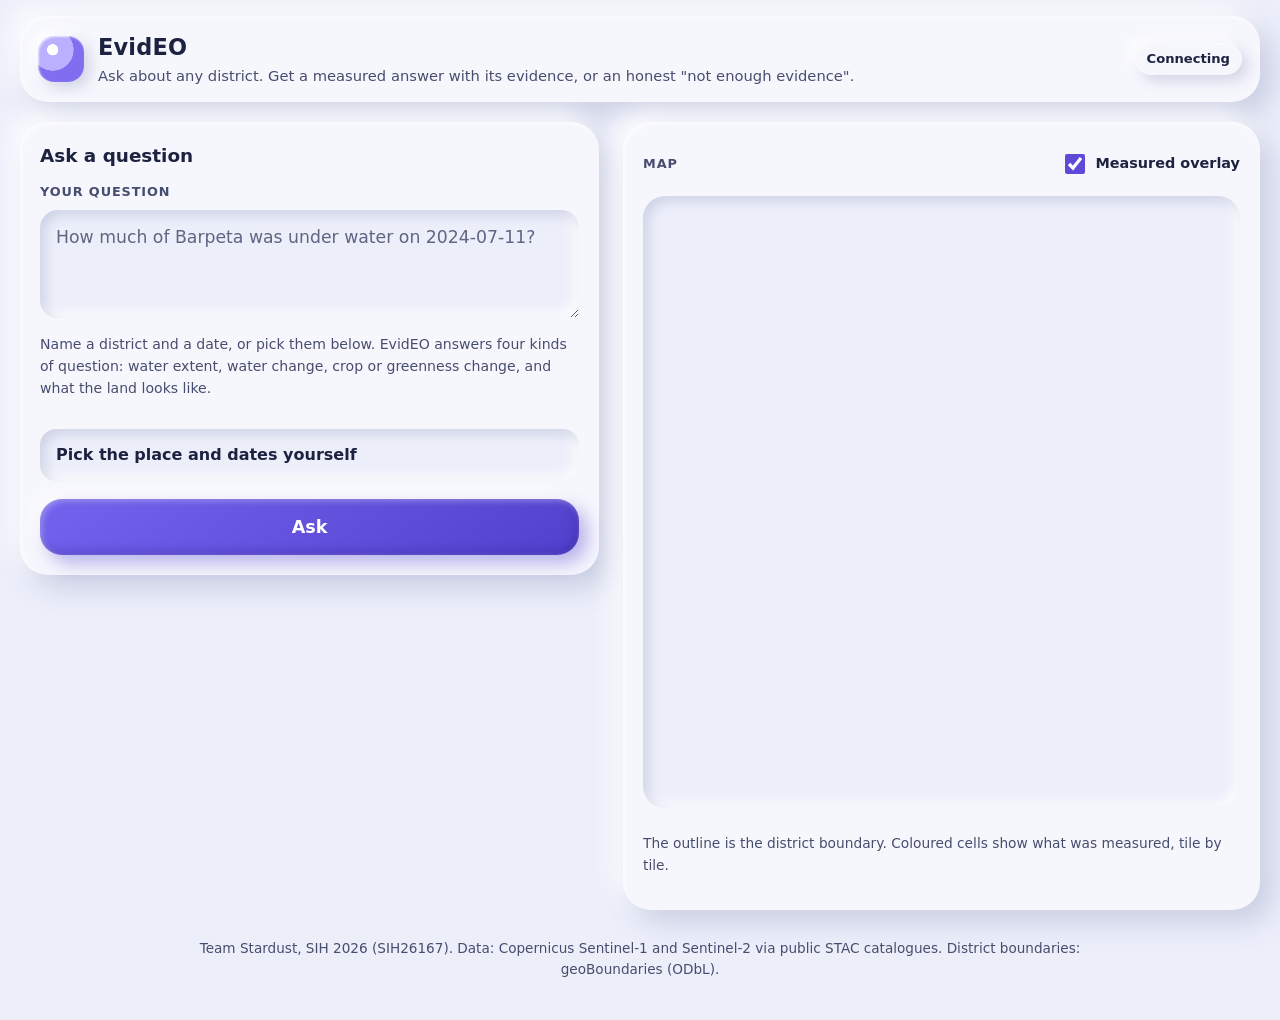
==== frontend/index.html @ 511c8d64 "Migrate code, config, UI and docs to the EvidEO name Package backend/satclip -> backend/evideo, conf" ====
<!doctype html>
<html lang="en">
<head>
  <meta charset="utf-8">
  <meta name="viewport" content="width=device-width, initial-scale=1">
  <meta name="color-scheme" content="light dark">
  <title>EvidEO</title>
  <meta name="description" content="Ask a plain-language question about an Indian district. Get a measured answer with its satellite evidence, or an honest 'not enough evidence'.">
  <!-- Leaflet is vendored (frontend/vendor) so the UI also works on air-gapped installs. -->
  <link rel="stylesheet" href="vendor/leaflet/leaflet.css">
  <link rel="stylesheet" href="styles.css">
</head>
<body>
  <a class="skip" href="#q">Skip to question</a>

  <header class="top clay">
    <span class="logo" aria-hidden="true"></span>
    <div class="brand">
      <h1>EvidEO</h1>
      <p class="tag">Ask about any district. Get a measured answer with its evidence, or an honest "not enough evidence".</p>
    </div>
    <span id="status" class="pill clay-sm" role="status" aria-live="polite">Connecting</span>
  </header>

  <main class="layout">
    <!-- 1. Ask -->
    <form id="ask" class="clay panel ask" autocomplete="off" novalidate aria-labelledby="ask-h">
      <h2 id="ask-h" class="h2">Ask a question</h2>

      <label for="q" class="label">Your question</label>
      <textarea id="q" rows="3" required minlength="3" maxlength="500" aria-describedby="q-hint q-err"
        placeholder="How much of Barpeta was under water on 2024-07-11?"></textarea>
      <p id="q-hint" class="hint">Name a district and a date, or pick them below. EvidEO answers four kinds of question: water extent, water change, crop or greenness change, and what the land looks like.</p>
      <p id="q-err" class="err hidden" role="alert"></p>

      <div class="chips" role="group" aria-label="Example questions" id="examples"></div>

      <details class="more clay-inset" id="more">
        <summary>Pick the place and dates yourself</summary>

        <div class="field">
          <label for="place" class="label">District</label>
          <div class="combo">
            <input id="place" type="text" role="combobox" aria-autocomplete="list" aria-expanded="false"
              aria-controls="place-list" aria-describedby="place-hint" placeholder="Start typing, e.g. Barpeta" spellcheck="false">
            <ul id="place-list" role="listbox" class="listbox clay hidden" aria-label="Matching districts"></ul>
          </div>
          <p id="place-hint" class="hint">A picked district is used even if the question names another place.</p>
          <div id="place-picked" class="picked hidden"></div>
        </div>

        <fieldset class="field">
          <legend class="label">Dates</legend>
          <div class="seg clay-inset" role="radiogroup" aria-label="Date mode">
            <label><input type="radio" name="mode" value="one" checked><span>One date</span></label>
            <label><input type="radio" name="mode" value="two"><span>Compare two dates</span></label>
          </div>
          <div class="dates">
            <label class="date"><span id="d1-label">Date</span><input type="date" id="d1" min="2015-01-01"></label>
            <label class="date hidden" id="d2-wrap"><span>After date</span><input type="date" id="d2" min="2015-01-01"></label>
          </div>
          <p class="hint">Each date becomes a search window of plus or minus <span id="half">6</span> days, about one Sentinel-1 revisit.</p>
        </fieldset>
      </details>

      <button type="submit" class="go clay-btn" id="go">
        <span class="go-label">Ask</span>
      </button>
    </form>

    <!-- 2. What EvidEO understood and how far it got -->
    <section id="understood" class="clay panel hidden" aria-labelledby="u-h">
      <h2 id="u-h" class="label">I understood your question as</h2>
      <p id="understood-text" class="understood"></p>
      <ol class="steps" id="steps" aria-label="Progress">
        <li data-step="parse">Read the question</li>
        <li data-step="scenes">Find satellite passes</li>
        <li data-step="measure">Measure each map tile</li>
        <li data-step="check">Check confidence</li>
      </ol>
      <div class="progress clay-inset" role="progressbar" aria-labelledby="progress-text" aria-valuemin="0" aria-valuemax="100" aria-valuenow="0" id="progress">
        <span id="bar"></span>
      </div>
      <p id="progress-text" class="muted" aria-live="polite"></p>
    </section>

    <!-- 3. The evidence card -->
    <section id="card" class="clay panel card hidden" tabindex="-1" aria-labelledby="card-title">
      <div class="card-head">
        <span id="badge" class="badge"></span>
        <h2 class="label" id="card-title">Answer</h2>
      </div>
      <p id="headline" class="headline"></p>
      <p id="answer" class="answer"></p>

      <div id="meter-wrap" class="meter-wrap hidden">
        <div class="meter clay-inset" aria-hidden="true">
          <span id="meter-fill"></span>
          <span id="meter-threshold" class="threshold"></span>
        </div>
        <p id="meter-text" class="muted small"></p>
      </div>

      <div id="abstain-box" class="abstain-box hidden">
        <p id="reason" class="reason"></p>
        <p id="next" class="next"></p>
        <div id="choices" class="chips" role="group" aria-label="Suggested next questions"></div>
      </div>

      <h3 class="label">Evidence</h3>
      <ul id="evidence" class="chips evidence" aria-label="Evidence"></ul>

      <details class="drawer clay-inset" id="drawer">
        <summary>How this was measured</summary>
        <div id="drawer-body"></div>
      </details>

      <div class="card-actions">
        <a id="receipt" class="clay-sm action" href="#" target="_blank" rel="noopener">Open receipt</a>
        <button type="button" id="copy" class="clay-sm action">Copy receipt ID</button>
        <button type="button" id="again" class="clay-sm action">Edit question</button>
      </div>
    </section>

    <!-- 4. Map -->
    <section class="clay panel mapbox" aria-labelledby="map-h">
      <div class="map-head">
        <h2 id="map-h" class="label">Map</h2>
        <label class="toggle"><input type="checkbox" id="show-overlay" checked> Measured overlay</label>
      </div>
      <div id="map" class="map clay-inset" role="region" aria-label="Map of the district and the measured result. All numbers are also in the evidence card."></div>
      <ul id="legend" class="legend" aria-label="Map legend"></ul>
      <p id="map-note" class="muted small">The outline is the district boundary. Coloured cells show what was measured, tile by tile.</p>
    </section>
  </main>

  <footer class="muted foot">Team Stardust, SIH 2026 (SIH26167). Data: Copernicus Sentinel-1 and Sentinel-2 via public STAC catalogues. District boundaries: geoBoundaries (ODbL).</footer>
  <script src="vendor/leaflet/leaflet.js"></script>
  <script src="app.js"></script>
</body>
</html>
---- frontend/styles.css ----
/* EvidEO claymorphism (M4).
   Clay = soft extruded surfaces: large radii, an outer shadow pair (dark below right, light above left)
   plus an inner highlight. Pressed or input surfaces use the inset pair instead.
   Every text colour below is checked at WCAG AA (4.5:1) or better against the surface it sits on;
   ratios are noted next to the tokens. Colour is never the only signal: badges carry words and icons. */
:root {
  --bg: #eceffa;
  --surface: #f6f7fd;
  --ink: #1d2240;        /* 14.5:1 on --surface */
  --muted: #474d6e;      /* 7.7:1 on --surface, 7.2:1 on --bg */
  --accent: #5b4bd6;     /* 5.7:1 on --surface, white text on it 6.1:1 */
  --accent-soft: #e6e1ff;
  --ok: #0f6b4c;         /* 5.6:1 on --ok-bg */
  --ok-bg: #d4f5e8;
  --warn: #7a3f00;       /* 7.0:1 on --warn-bg */
  --warn-bg: #ffe8cc;
  --info-bg: #dbeafe;
  --info: #1e3a8a;       /* 8.5:1 on --info-bg */
  --lilac: #ece6ff;
  --radius: 28px;
  --radius-sm: 16px;
  --shadow-out: 12px 12px 28px rgba(98, 108, 160, .26), -10px -10px 24px rgba(255, 255, 255, .92),
                inset 2px 2px 4px rgba(255, 255, 255, .7);
  --shadow-sm: 6px 6px 14px rgba(98, 108, 160, .24), -6px -6px 14px rgba(255, 255, 255, .92),
               inset 1px 1px 2px rgba(255, 255, 255, .7);
  --shadow-in: inset 5px 5px 12px rgba(98, 108, 160, .22), inset -5px -5px 12px rgba(255, 255, 255, .9);
  --focus: 0 0 0 3px var(--surface), 0 0 0 6px var(--accent);
}
@media (prefers-color-scheme: dark) {
  :root {
    --bg: #1f2236; --surface: #282c45; --ink: #eef0fb; --muted: #c4c8e4; --accent: #a99cff; --accent-soft: #3c3670;
    --ok: #9af0c9; --ok-bg: #1f4a3b; --warn: #ffd59a; --warn-bg: #4d3a1c; --info: #c7dcff; --info-bg: #263d63;
    --lilac: #36315e;
    --shadow-out: 12px 12px 28px rgba(0, 0, 0, .5), -8px -8px 22px rgba(70, 76, 112, .42), inset 1px 1px 2px rgba(255, 255, 255, .06);
    --shadow-sm: 6px 6px 14px rgba(0, 0, 0, .45), -5px -5px 12px rgba(70, 76, 112, .4), inset 1px 1px 2px rgba(255, 255, 255, .06);
    --shadow-in: inset 5px 5px 12px rgba(0, 0, 0, .45), inset -4px -4px 10px rgba(70, 76, 112, .38);
    --focus: 0 0 0 3px var(--bg), 0 0 0 6px var(--accent);
  }
}

* { box-sizing: border-box; }
html { -webkit-text-size-adjust: 100%; }
body {
  margin: 0; background: var(--bg); color: var(--ink);
  font: 16px/1.55 "Nunito", "Segoe UI", system-ui, -apple-system, sans-serif;
  padding: 16px; min-height: 100vh;
}
.hidden { display: none !important; }
.skip { position: absolute; left: -999px; z-index: 1000; }
.skip:focus { left: 16px; top: 16px; background: var(--surface); padding: 8px 12px; border-radius: 12px; box-shadow: var(--focus); }
:focus-visible { outline: none; box-shadow: var(--focus) !important; }
a { color: var(--accent); }

/* Clay surfaces */
.clay { background: var(--surface); border-radius: var(--radius); box-shadow: var(--shadow-out); }
.clay-sm { background: var(--surface); border-radius: 999px; box-shadow: var(--shadow-sm); }
.clay-inset { background: var(--bg); border-radius: var(--radius-sm); box-shadow: var(--shadow-in); }
.panel { padding: 20px; margin: 0 0 20px; }

/* Header */
.top { display: flex; gap: 14px; align-items: center; padding: 14px 18px; margin: 0 auto 20px; max-width: 1240px; }
.brand { flex: 1; min-width: 0; }
.logo { width: 46px; height: 46px; flex: none; border-radius: 16px;
  background: radial-gradient(circle at 32% 30%, #fff 0 12%, #b9b0ff 13% 46%, #7f6ff0 47% 100%);
  box-shadow: var(--shadow-sm); }
h1 { margin: 0; font-size: 1.4rem; letter-spacing: .2px; }
.tag { margin: 0; color: var(--muted); font-size: .92rem; }
.pill { padding: 6px 12px; font-size: .82rem; font-weight: 700; white-space: nowrap; }
.pill.ok { color: var(--ok); background: var(--ok-bg); }
.pill.bad { color: var(--warn); background: var(--warn-bg); }

/* Layout: one column on phones, question and card left with a sticky map right on wide screens */
.layout { max-width: 1240px; margin: 0 auto; display: grid; grid-template-columns: minmax(0, 1fr); }
@media (min-width: 980px) {
  .layout { grid-template-columns: minmax(0, 1fr) minmax(0, 1.1fr); column-gap: 24px; align-items: start; }
  .layout > .panel:not(.mapbox) { grid-column: 1; }
  .mapbox { grid-column: 2; grid-row: 1 / span 3; position: sticky; top: 16px; }
  .mapbox .map { height: min(68vh, 640px); }
}

.h2 { margin: 0 0 12px; font-size: 1.15rem; }
.label { display: block; font-weight: 800; font-size: .8rem; letter-spacing: .07em; text-transform: uppercase; color: var(--muted); margin: 0 0 8px; }
.hint { margin: 8px 0 0; color: var(--muted); font-size: .88rem; }
.err { margin: 8px 0 0; color: var(--warn); background: var(--warn-bg); padding: 8px 12px; border-radius: 12px; font-weight: 700; }
.muted { color: var(--muted); }
.small { font-size: .86rem; }

textarea, input[type=text], input[type=date] {
  width: 100%; border: 0; border-radius: 18px; padding: 14px 16px; font: inherit; color: var(--ink);
  background: var(--bg); box-shadow: var(--shadow-in); resize: vertical; min-height: 48px;
}
textarea { font-size: 1.08rem; }
::placeholder { color: var(--muted); opacity: .85; }

/* Chips and buttons: all at least 44px tall for touch */
.chips { display: flex; flex-wrap: wrap; gap: 10px; margin: 14px 0 0; padding: 0; list-style: none; }
.chip { border: 0; padding: 10px 16px; min-height: 44px; font: inherit; font-size: .92rem; font-weight: 700; color: var(--ink); cursor: pointer; display: inline-flex; align-items: center; gap: 8px; }
.chip:hover { transform: translateY(-1px); }
.chip:active, .chip[aria-pressed=true] { box-shadow: var(--shadow-in); transform: none; }
.go { margin-top: 18px; width: 100%; min-height: 56px; border: 0; border-radius: 22px; font: inherit; font-size: 1.1rem; font-weight: 800;
  color: #fff; background: linear-gradient(145deg, #7363ee, #5040cc); cursor: pointer;
  box-shadow: 8px 8px 18px rgba(80, 64, 204, .38), -6px -6px 16px rgba(255, 255, 255, .85), inset 2px 2px 6px rgba(255, 255, 255, .35), inset -3px -3px 8px rgba(40, 24, 140, .35); }
.go:active { transform: translateY(1px); box-shadow: inset 4px 4px 10px rgba(40, 24, 140, .45); }
.go[disabled] { opacity: .7; cursor: progress; }
@media (prefers-color-scheme: dark) { .go { box-shadow: 8px 8px 18px rgba(0, 0, 0, .5), inset 2px 2px 6px rgba(255, 255, 255, .25); } }

/* Optional place and date pickers */
.more { margin-top: 16px; padding: 4px 16px; }
.more[open] { padding-bottom: 16px; }
.more summary, .drawer summary { cursor: pointer; font-weight: 800; min-height: 44px; display: flex; align-items: center; border-radius: 12px; }
.field { margin: 14px 0 0; border: 0; padding: 0; min-width: 0; }
.combo { position: relative; }
.listbox { position: absolute; left: 0; right: 0; top: calc(100% + 8px); z-index: 1200; margin: 0; padding: 8px; list-style: none; max-height: 260px; overflow: auto; border-radius: 20px; }
.listbox li { padding: 10px 12px; border-radius: 12px; cursor: pointer; min-height: 44px; display: flex; justify-content: space-between; gap: 8px; }
.listbox li .st { color: var(--muted); font-size: .88rem; }
.listbox li[aria-selected=true], .listbox li:hover { background: var(--accent-soft); }
.picked { margin-top: 10px; }
.picked .chip { background: var(--accent-soft); }
.seg { display: inline-flex; padding: 5px; gap: 4px; border-radius: 999px; flex-wrap: wrap; }
.seg label { position: relative; }
.seg input { position: absolute; opacity: 0; inset: 0; }
.seg span { display: inline-flex; align-items: center; min-height: 40px; padding: 6px 16px; border-radius: 999px; font-weight: 700; cursor: pointer; }
.seg input:checked + span { background: var(--surface); box-shadow: var(--shadow-sm); color: var(--accent); }
.seg input:focus-visible + span { box-shadow: var(--focus); }
.dates { display: grid; grid-template-columns: repeat(auto-fit, minmax(160px, 1fr)); gap: 12px; margin-top: 12px; }
.date span { display: block; font-weight: 700; font-size: .9rem; margin-bottom: 6px; }

/* Understood and progress */
.understood { font-size: 1.05rem; font-weight: 700; margin: 0 0 12px; }
.steps { list-style: none; margin: 0 0 14px; padding: 0; display: grid; gap: 6px; }
.steps li { display: flex; align-items: center; gap: 10px; color: var(--muted); }
.steps li::before { content: ""; width: 22px; height: 22px; flex: none; border-radius: 50%; background: var(--bg); box-shadow: var(--shadow-in); }
.steps li.active { color: var(--ink); font-weight: 700; }
.steps li.active::before { background: var(--accent-soft); box-shadow: 0 0 0 3px var(--accent) inset; }
.steps li.done { color: var(--ink); }
.steps li.done::before { content: "\2713"; display: grid; place-items: center; font-weight: 900; font-size: .8rem; color: #fff; background: var(--ok); box-shadow: var(--shadow-sm); }
@media (prefers-color-scheme: dark) { .steps li.done::before { color: #10261d; } }
.progress { height: 16px; border-radius: 999px; overflow: hidden; }
.progress span { display: block; height: 100%; width: 0; border-radius: 999px; background: linear-gradient(90deg, #9d90ff, #6c5ce7); transition: width .25s ease; }
.progress.indeterminate span { width: 35%; animation: slide 1.2s ease-in-out infinite; }
@keyframes slide { 0% { margin-left: -35%; } 100% { margin-left: 100%; } }

/* Evidence card */
.card:focus { outline: none; }
.card-head { display: flex; align-items: center; gap: 10px; }
.card-head .label { margin: 0; }
.card-head { flex-wrap: wrap; }
.badge { white-space: nowrap; display: inline-flex; align-items: center; gap: 6px; padding: 6px 12px; border-radius: 999px; font-weight: 800; font-size: .85rem; }
.badge.ok { color: var(--ok); background: var(--ok-bg); }
.badge.ok::before { content: "\2713"; }
.badge.input { color: var(--info); background: var(--info-bg); }
.badge.input::before { content: "?"; font-weight: 900; }
.steps li.skipped { text-decoration: line-through; opacity: .75; }
.badge.abstain { color: var(--warn); background: var(--warn-bg); }
.badge.abstain::before { content: "\25CB"; }
.headline { font-size: clamp(2rem, 7vw, 2.8rem); font-weight: 900; margin: 14px 0 0; line-height: 1.1; letter-spacing: -.5px; }
.headline small { font-size: .45em; font-weight: 800; color: var(--muted); letter-spacing: 0; }
.answer { font-size: 1.05rem; margin: 8px 0 0; }
.card.abstain { background: linear-gradient(160deg, var(--surface), var(--warn-bg) 260%); }

.meter-wrap { margin-top: 16px; }
.meter { position: relative; height: 18px; border-radius: 999px; overflow: visible; }
.meter #meter-fill { position: absolute; left: 0; top: 0; bottom: 0; border-radius: 999px; background: linear-gradient(90deg, #f6b26b, #6cc9a1); }
.meter .threshold { position: absolute; top: -6px; bottom: -6px; width: 3px; border-radius: 2px; background: var(--ink); }
.meter-wrap p { margin: 6px 0 0; }

.abstain-box { margin-top: 16px; padding: 14px 16px; border-radius: 20px; background: var(--warn-bg); color: var(--warn); }
.abstain-box p { margin: 0 0 6px; }
.abstain-box.input { background: var(--info-bg); color: var(--info); }
.reason { font-weight: 800; }
.next { color: var(--ink); }
@media (prefers-color-scheme: dark) { .next { color: var(--warn); } }
.abstain-box .chip { background: var(--surface); }

.evidence { margin-top: 4px; }
.evidence li { padding: 8px 14px; min-height: 40px; display: inline-flex; align-items: center; gap: 8px; font-size: .9rem; font-weight: 700; border-radius: 999px; box-shadow: var(--shadow-sm); }
.evidence .s1 { background: var(--info-bg); color: var(--info); }
.evidence .s2 { background: var(--ok-bg); color: var(--ok); }
.evidence .meta { background: var(--lilac); color: var(--ink); }
.evidence .warnchip { background: var(--warn-bg); color: var(--warn); }
.evidence .sensor { font-weight: 900; padding: 2px 8px; border-radius: 999px; background: var(--surface); color: var(--ink); font-size: .78rem; }
h3.label { margin-top: 18px; }

.drawer { margin-top: 16px; padding: 4px 16px; }
.drawer[open] { padding-bottom: 14px; }
.drawer h4 { margin: 12px 0 4px; font-size: .95rem; }
.drawer p, .drawer ul { margin: 0 0 6px; }
.drawer ul { padding-left: 20px; }
.bars { list-style: none; padding: 0 !important; display: grid; gap: 8px; }
.bars li { display: grid; grid-template-columns: 120px 1fr 48px; gap: 8px; align-items: center; font-size: .9rem; }
.bars .bar { height: 12px; border-radius: 999px; background: var(--bg); box-shadow: var(--shadow-in); overflow: hidden; }
.bars .bar span { display: block; height: 100%; background: var(--accent); border-radius: 999px; }
.numbers { display: grid; grid-template-columns: repeat(auto-fit, minmax(140px, 1fr)); gap: 10px; margin: 6px 0; }
.numbers div { padding: 10px 12px; border-radius: 16px; background: var(--surface); box-shadow: var(--shadow-sm); }
.numbers b { display: block; font-size: 1.15rem; }
.numbers span { font-size: .82rem; color: var(--muted); }

.card-actions { display: flex; flex-wrap: wrap; gap: 10px; margin-top: 18px; }
.action { border: 0; padding: 10px 16px; min-height: 44px; font: inherit; font-weight: 700; color: var(--ink); text-decoration: none; display: inline-flex; align-items: center; cursor: pointer; }

/* Map */
.map-head { display: flex; justify-content: space-between; align-items: center; gap: 12px; }
.map-head .label { margin: 0; }
.toggle { display: inline-flex; align-items: center; gap: 8px; font-weight: 700; font-size: .9rem; min-height: 44px; cursor: pointer; }
.toggle input { width: 20px; height: 20px; accent-color: var(--accent); }
.map { height: 340px; margin-top: 10px; overflow: hidden; border-radius: 22px; }
.leaflet-container { background: var(--bg); font: inherit; }
.leaflet-bar { border: 0 !important; box-shadow: var(--shadow-sm) !important; border-radius: 14px !important; overflow: hidden; }
.leaflet-bar a { background: var(--surface) !important; color: var(--ink) !important; border-color: var(--bg) !important; width: 36px !important; height: 36px !important; line-height: 36px !important; }
.legend { list-style: none; padding: 0; margin: 12px 0 0; display: flex; flex-wrap: wrap; gap: 8px 16px; font-size: .9rem; }
.legend li { display: inline-flex; align-items: center; gap: 8px; }
.legend i { width: 16px; height: 16px; border-radius: 6px; display: inline-block; box-shadow: var(--shadow-sm); }

.foot { text-align: center; font-size: .85rem; margin: 8px auto 24px; max-width: 900px; }

@media (prefers-reduced-motion: reduce) {
  * { transition: none !important; animation: none !important; }
  .chip:hover { transform: none; }
}
@media (max-width: 560px) {
  .top { flex-wrap: wrap; }
  .tag { font-size: .86rem; }
  .logo { width: 38px; height: 38px; }
}
@media (max-width: 420px) {
  body { padding: 12px; }
  .panel { padding: 16px; }
  .bars li { grid-template-columns: 90px 1fr 42px; }
}
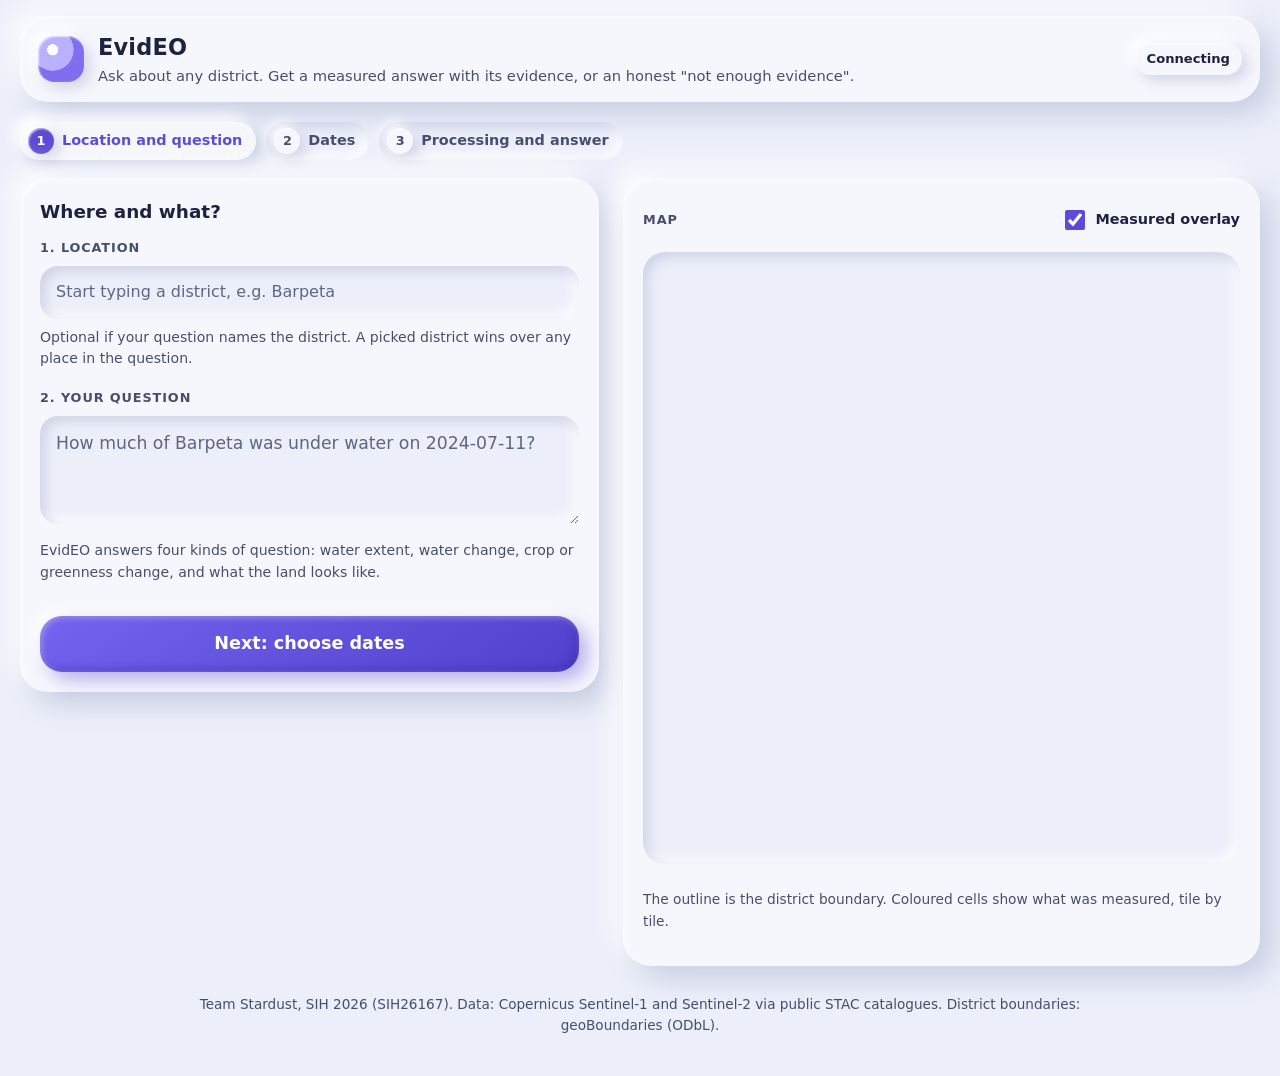
==== commit 4dad7011: "Make rasterio and the land-cover stack core dependencies; UI and tool updates Co-Authored-By: Claude" ====
--- a/frontend/index.html
+++ b/frontend/index.html
@@ -8,7 +8,7 @@
   <meta name="description" content="Ask a plain-language question about an Indian district. Get a measured answer with its satellite evidence, or an honest 'not enough evidence'.">
   <!-- Leaflet is vendored (frontend/vendor) so the UI also works on air-gapped installs. -->
   <link rel="stylesheet" href="vendor/leaflet/leaflet.css">
-  <link rel="stylesheet" href="styles.css">
+  <link rel="stylesheet" href="styles.css?v=3">
 </head>
 <body>
   <a class="skip" href="#q">Skip to question</a>
@@ -22,55 +22,74 @@
     <span id="status" class="pill clay-sm" role="status" aria-live="polite">Connecting</span>
   </header>
 
+  <ol class="flow" id="flow" aria-label="Steps">
+    <li data-stage="ask" aria-current="step"><span>1</span> Location and question</li>
+    <li data-stage="config"><span>2</span> Dates</li>
+    <li data-stage="run"><span>3</span> Processing and answer</li>
+  </ol>
+
   <main class="layout">
-    <!-- 1. Ask -->
-    <form id="ask" class="clay panel ask" autocomplete="off" novalidate aria-labelledby="ask-h">
-      <h2 id="ask-h" class="h2">Ask a question</h2>
+    <!-- 1. Ask: where and what -->
+    <form id="stage-ask" class="clay panel ask" autocomplete="off" novalidate aria-labelledby="ask-h">
+      <h2 id="ask-h" class="h2">Where and what?</h2>
 
-      <label for="q" class="label">Your question</label>
-      <textarea id="q" rows="3" required minlength="3" maxlength="500" aria-describedby="q-hint q-err"
-        placeholder="How much of Barpeta was under water on 2024-07-11?"></textarea>
-      <p id="q-hint" class="hint">Name a district and a date, or pick them below. EvidEO answers four kinds of question: water extent, water change, crop or greenness change, and what the land looks like.</p>
-      <p id="q-err" class="err hidden" role="alert"></p>
+      <div class="field first">
+        <label for="place" class="label">1. Location</label>
+        <div class="combo">
+          <input id="place" type="text" role="combobox" aria-autocomplete="list" aria-expanded="false"
+            aria-controls="place-list" aria-describedby="place-hint" placeholder="Start typing a district, e.g. Barpeta" spellcheck="false">
+          <ul id="place-list" role="listbox" class="listbox clay hidden" aria-label="Matching districts"></ul>
+        </div>
+        <p id="place-hint" class="hint">Optional if your question names the district. A picked district wins over any place in the question.</p>
+        <div id="place-picked" class="picked hidden"></div>
+      </div>
 
-      <div class="chips" role="group" aria-label="Example questions" id="examples"></div>
+      <div class="field">
+        <label for="q" class="label">2. Your question</label>
+        <textarea id="q" rows="3" required minlength="3" maxlength="500" aria-describedby="q-hint q-err"
+          placeholder="How much of Barpeta was under water on 2024-07-11?"></textarea>
+        <p id="q-hint" class="hint">EvidEO answers four kinds of question: water extent, water change, crop or greenness change, and what the land looks like.</p>
+        <p id="q-err" class="err hidden" role="alert"></p>
+        <div class="chips" role="group" aria-label="Example questions" id="examples"></div>
+      </div>
 
-      <details class="more clay-inset" id="more">
-        <summary>Pick the place and dates yourself</summary>
+      <button type="submit" class="go clay-btn" id="next"><span class="go-label">Next: choose dates</span></button>
+    </form>
 
-        <div class="field">
-          <label for="place" class="label">District</label>
-          <div class="combo">
-            <input id="place" type="text" role="combobox" aria-autocomplete="list" aria-expanded="false"
-              aria-controls="place-list" aria-describedby="place-hint" placeholder="Start typing, e.g. Barpeta" spellcheck="false">
-            <ul id="place-list" role="listbox" class="listbox clay hidden" aria-label="Matching districts"></ul>
-          </div>
-          <p id="place-hint" class="hint">A picked district is used even if the question names another place.</p>
-          <div id="place-picked" class="picked hidden"></div>
+    <!-- 2. Configure: dates -->
+    <form id="stage-config" class="clay panel ask hidden" autocomplete="off" novalidate aria-labelledby="cfg-h">
+      <h2 id="cfg-h" class="h2" tabindex="-1">Set the dates</h2>
+
+      <dl class="recap clay-inset">
+        <div><dt>Location</dt><dd id="recap-place"></dd></div>
+        <div><dt>Question</dt><dd id="recap-q"></dd></div>
+      </dl>
+
+      <fieldset class="field">
+        <legend class="label">Dates</legend>
+        <div class="seg clay-inset" role="radiogroup" aria-label="Date mode">
+          <label><input type="radio" name="mode" value="one" checked><span>One date</span></label>
+          <label><input type="radio" name="mode" value="two"><span>Compare two dates</span></label>
         </div>
+        <div class="dates">
+          <label class="date"><span id="d1-label">Date</span><input type="date" id="d1" min="2015-01-01"></label>
+          <label class="date hidden" id="d2-wrap"><span>After date</span><input type="date" id="d2" min="2015-01-01"></label>
+        </div>
+        <p class="hint">Each date becomes a search window of plus or minus <span id="half">6</span> days, about one Sentinel-1 revisit. Leave blank to use the dates written in your question.</p>
+      </fieldset>
 
-        <fieldset class="field">
-          <legend class="label">Dates</legend>
-          <div class="seg clay-inset" role="radiogroup" aria-label="Date mode">
-            <label><input type="radio" name="mode" value="one" checked><span>One date</span></label>
-            <label><input type="radio" name="mode" value="two"><span>Compare two dates</span></label>
-          </div>
-          <div class="dates">
-            <label class="date"><span id="d1-label">Date</span><input type="date" id="d1" min="2015-01-01"></label>
-            <label class="date hidden" id="d2-wrap"><span>After date</span><input type="date" id="d2" min="2015-01-01"></label>
-          </div>
-          <p class="hint">Each date becomes a search window of plus or minus <span id="half">6</span> days, about one Sentinel-1 revisit.</p>
-        </fieldset>
-      </details>
-
-      <button type="submit" class="go clay-btn" id="go">
-        <span class="go-label">Ask</span>
-      </button>
+      <div class="btn-row">
+        <button type="button" class="clay-sm action" id="back">Back</button>
+        <button type="submit" class="go clay-btn" id="go"><span class="go-label">Run measurement</span></button>
+      </div>
     </form>
 
     <!-- 2. What EvidEO understood and how far it got -->
     <section id="understood" class="clay panel hidden" aria-labelledby="u-h">
-      <h2 id="u-h" class="label">I understood your question as</h2>
+      <div class="u-head">
+        <h2 id="u-h" class="label">I understood your question as</h2>
+        <button type="button" id="restart" class="clay-sm action">New question</button>
+      </div>
       <p id="understood-text" class="understood"></p>
       <ol class="steps" id="steps" aria-label="Progress">
         <li data-step="parse">Read the question</li>
@@ -136,6 +155,6 @@
 
   <footer class="muted foot">Team Stardust, SIH 2026 (SIH26167). Data: Copernicus Sentinel-1 and Sentinel-2 via public STAC catalogues. District boundaries: geoBoundaries (ODbL).</footer>
   <script src="vendor/leaflet/leaflet.js"></script>
-  <script src="app.js"></script>
+  <script src="app.js?v=3"></script>
 </body>
 </html>
--- a/frontend/styles.css
+++ b/frontend/styles.css
@@ -69,6 +69,17 @@
 .pill.ok { color: var(--ok); background: var(--ok-bg); }
 .pill.bad { color: var(--warn); background: var(--warn-bg); }
 
+/* Step indicator */
+.flow { max-width: 1240px; margin: 0 auto 18px; padding: 0; list-style: none; display: flex; flex-wrap: wrap; gap: 10px; }
+.flow li { display: inline-flex; align-items: center; gap: 8px; padding: 6px 14px 6px 8px; border-radius: 999px; font-weight: 700; font-size: .9rem; color: var(--muted); background: var(--bg); box-shadow: var(--shadow-in); }
+.flow li span { width: 26px; height: 26px; border-radius: 50%; display: grid; place-items: center; font-size: .8rem; font-weight: 900; background: var(--surface); box-shadow: var(--shadow-sm); }
+.flow li[aria-current=step] { color: var(--accent); background: var(--surface); box-shadow: var(--shadow-sm); }
+.flow li[aria-current=step] span { background: var(--accent); color: #fff; }
+@media (prefers-color-scheme: dark) { .flow li[aria-current=step] span { color: #1b1740; } }
+.flow li.done span { background: var(--ok); color: #fff; font-size: 0; }
+.flow li.done span::before { content: "\2713"; font-size: .8rem; }
+@media (prefers-color-scheme: dark) { .flow li.done span { color: #10261d; } }
+
 /* Layout: one column on phones, question and card left with a sticky map right on wide screens */
 .layout { max-width: 1240px; margin: 0 auto; display: grid; grid-template-columns: minmax(0, 1fr); }
 @media (min-width: 980px) {
@@ -104,11 +115,10 @@
 .go[disabled] { opacity: .7; cursor: progress; }
 @media (prefers-color-scheme: dark) { .go { box-shadow: 8px 8px 18px rgba(0, 0, 0, .5), inset 2px 2px 6px rgba(255, 255, 255, .25); } }
 
-/* Optional place and date pickers */
-.more { margin-top: 16px; padding: 4px 16px; }
-.more[open] { padding-bottom: 16px; }
-.more summary, .drawer summary { cursor: pointer; font-weight: 800; min-height: 44px; display: flex; align-items: center; border-radius: 12px; }
-.field { margin: 14px 0 0; border: 0; padding: 0; min-width: 0; }
+/* Place and date pickers */
+.drawer summary { cursor: pointer; font-weight: 800; min-height: 44px; display: flex; align-items: center; border-radius: 12px; }
+.field.first { margin-top: 0; }
+.field { margin: 18px 0 0; border: 0; padding: 0; min-width: 0; }
 .combo { position: relative; }
 .listbox { position: absolute; left: 0; right: 0; top: calc(100% + 8px); z-index: 1200; margin: 0; padding: 8px; list-style: none; max-height: 260px; overflow: auto; border-radius: 20px; }
 .listbox li { padding: 10px 12px; border-radius: 12px; cursor: pointer; min-height: 44px; display: flex; justify-content: space-between; gap: 8px; }
@@ -124,6 +134,16 @@
 .seg input:focus-visible + span { box-shadow: var(--focus); }
 .dates { display: grid; grid-template-columns: repeat(auto-fit, minmax(160px, 1fr)); gap: 12px; margin-top: 12px; }
 .date span { display: block; font-weight: 700; font-size: .9rem; margin-bottom: 6px; }
+
+/* Config recap and button row */
+.recap { margin: 0; padding: 14px 16px; display: grid; gap: 10px; }
+.recap dt { font-weight: 800; font-size: .75rem; letter-spacing: .07em; text-transform: uppercase; color: var(--muted); }
+.recap dd { margin: 2px 0 0; font-weight: 700; overflow-wrap: anywhere; }
+.btn-row { display: flex; gap: 12px; align-items: stretch; margin-top: 18px; }
+.btn-row .go { margin-top: 0; flex: 1; }
+.btn-row .action { padding: 10px 22px; }
+.u-head { display: flex; justify-content: space-between; align-items: center; gap: 12px; flex-wrap: wrap; margin-bottom: 8px; }
+.u-head .label { margin: 0; }
 
 /* Understood and progress */
 .understood { font-size: 1.05rem; font-weight: 700; margin: 0 0 12px; }
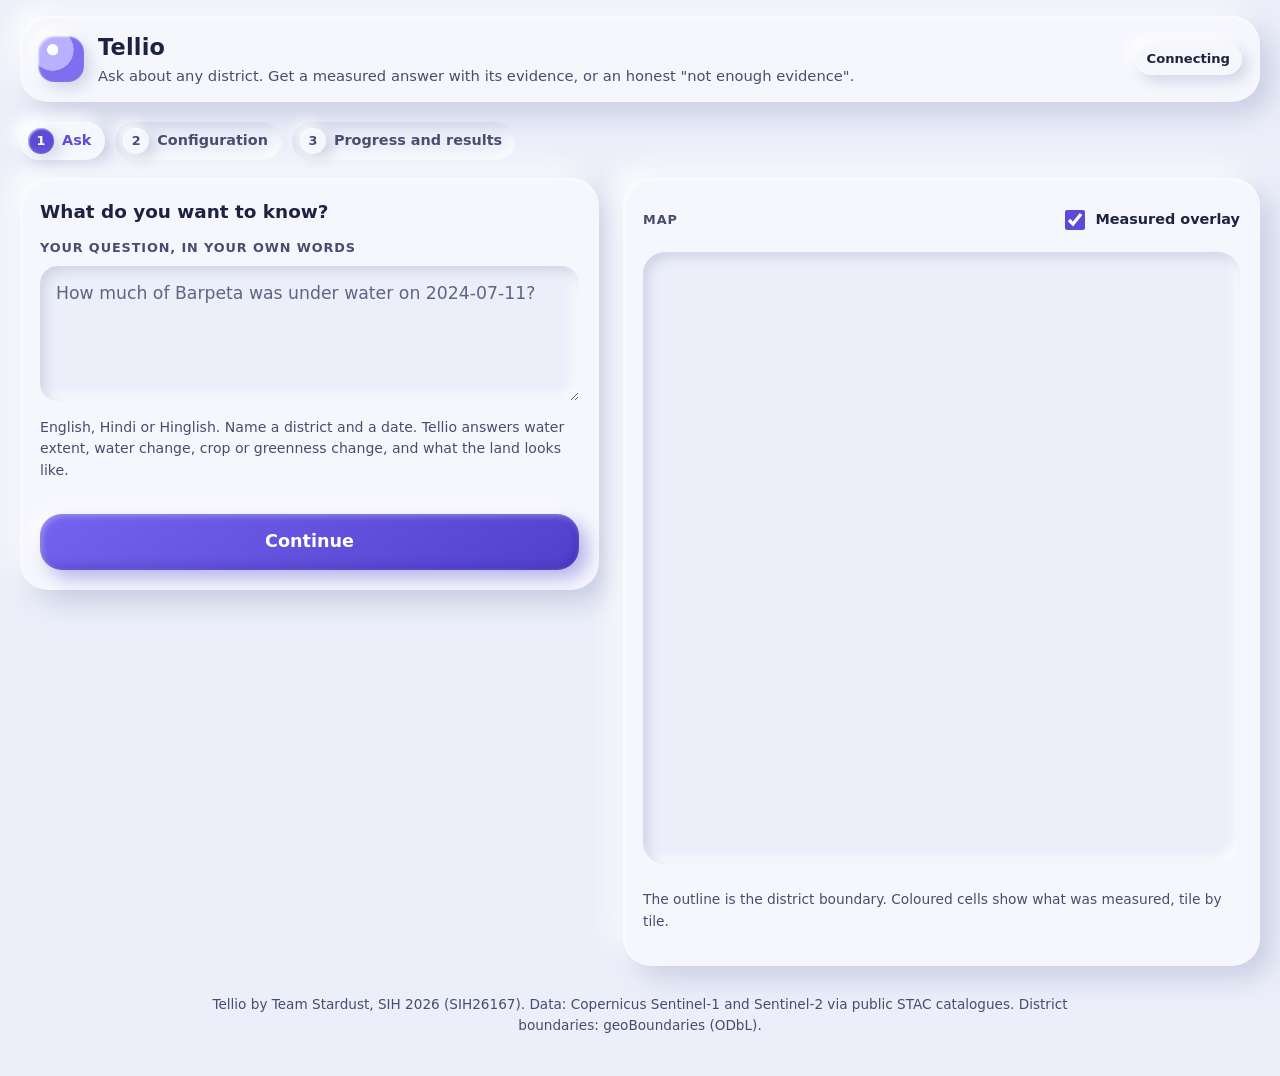
==== commit 2572d8fc: "Tellio: three-step wizard UI (ask, configuration, results), /v1/parse, rename Step 1 is language onl" ====
--- a/frontend/index.html
+++ b/frontend/index.html
@@ -4,11 +4,11 @@
   <meta charset="utf-8">
   <meta name="viewport" content="width=device-width, initial-scale=1">
   <meta name="color-scheme" content="light dark">
-  <title>EvidEO</title>
+  <title>Tellio</title>
   <meta name="description" content="Ask a plain-language question about an Indian district. Get a measured answer with its satellite evidence, or an honest 'not enough evidence'.">
   <!-- Leaflet is vendored (frontend/vendor) so the UI also works on air-gapped installs. -->
   <link rel="stylesheet" href="vendor/leaflet/leaflet.css">
-  <link rel="stylesheet" href="styles.css?v=3">
+  <link rel="stylesheet" href="styles.css?v=4">
 </head>
 <body>
   <a class="skip" href="#q">Skip to question</a>
@@ -16,67 +16,65 @@
   <header class="top clay">
     <span class="logo" aria-hidden="true"></span>
     <div class="brand">
-      <h1>EvidEO</h1>
+      <h1>Tellio</h1>
       <p class="tag">Ask about any district. Get a measured answer with its evidence, or an honest "not enough evidence".</p>
     </div>
     <span id="status" class="pill clay-sm" role="status" aria-live="polite">Connecting</span>
   </header>
 
   <ol class="flow" id="flow" aria-label="Steps">
-    <li data-stage="ask" aria-current="step"><span>1</span> Location and question</li>
-    <li data-stage="config"><span>2</span> Dates</li>
-    <li data-stage="run"><span>3</span> Processing and answer</li>
+    <li data-stage="ask" aria-current="step"><span>1</span> Ask</li>
+    <li data-stage="config"><span>2</span> Configuration</li>
+    <li data-stage="run"><span>3</span> Progress and results</li>
   </ol>
 
   <main class="layout">
-    <!-- 1. Ask: where and what -->
+    <div class="col">
+    <!-- 1. Ask: language only -->
     <form id="stage-ask" class="clay panel ask" autocomplete="off" novalidate aria-labelledby="ask-h">
-      <h2 id="ask-h" class="h2">Where and what?</h2>
+      <h2 id="ask-h" class="h2">What do you want to know?</h2>
+      <label for="q" class="label">Your question, in your own words</label>
+      <textarea id="q" rows="4" required minlength="3" maxlength="500" aria-describedby="q-hint q-err"
+        placeholder="How much of Barpeta was under water on 2024-07-11?"></textarea>
+      <p id="q-hint" class="hint">English, Hindi or Hinglish. Name a district and a date. Tellio answers water extent, water change, crop or greenness change, and what the land looks like.</p>
+      <p id="q-err" class="err hidden" role="alert"></p>
+      <div class="chips" role="group" aria-label="Example questions" id="examples"></div>
+      <button type="submit" class="go clay-btn" id="next"><span class="go-label">Continue</span></button>
+    </form>
+
+    <!-- 2. Configuration: what Tellio parsed, editable, plus the technical settings it will run with -->
+    <form id="stage-config" class="clay panel ask hidden" autocomplete="off" novalidate aria-labelledby="cfg-h">
+      <h2 id="cfg-h" class="h2" tabindex="-1">Check what Tellio will run</h2>
+      <p id="understood-cfg" class="understood"></p>
+      <div id="cfg-problems" class="abstain-box input hidden" role="status"></div>
 
       <div class="field first">
-        <label for="place" class="label">1. Location</label>
-        <div class="combo">
-          <input id="place" type="text" role="combobox" aria-autocomplete="list" aria-expanded="false"
-            aria-controls="place-list" aria-describedby="place-hint" placeholder="Start typing a district, e.g. Barpeta" spellcheck="false">
-          <ul id="place-list" role="listbox" class="listbox clay hidden" aria-label="Matching districts"></ul>
-        </div>
-        <p id="place-hint" class="hint">Optional if your question names the district. A picked district wins over any place in the question.</p>
-        <div id="place-picked" class="picked hidden"></div>
+        <label for="intent" class="label">Analysis</label>
+        <select id="intent"></select>
       </div>
 
       <div class="field">
-        <label for="q" class="label">2. Your question</label>
-        <textarea id="q" rows="3" required minlength="3" maxlength="500" aria-describedby="q-hint q-err"
-          placeholder="How much of Barpeta was under water on 2024-07-11?"></textarea>
-        <p id="q-hint" class="hint">EvidEO answers four kinds of question: water extent, water change, crop or greenness change, and what the land looks like.</p>
-        <p id="q-err" class="err hidden" role="alert"></p>
-        <div class="chips" role="group" aria-label="Example questions" id="examples"></div>
+        <label for="place" class="label">District</label>
+        <div class="combo">
+          <input id="place" type="text" role="combobox" aria-autocomplete="list" aria-expanded="false"
+            aria-controls="place-list" placeholder="Start typing a district, e.g. Barpeta" spellcheck="false">
+          <ul id="place-list" role="listbox" class="listbox clay hidden" aria-label="Matching districts"></ul>
+        </div>
+        <div id="place-picked" class="picked hidden"></div>
+        <div id="place-choices" class="chips hidden" role="group" aria-label="Which district do you mean?"></div>
       </div>
-
-      <button type="submit" class="go clay-btn" id="next"><span class="go-label">Next: choose dates</span></button>
-    </form>
-
-    <!-- 2. Configure: dates -->
-    <form id="stage-config" class="clay panel ask hidden" autocomplete="off" novalidate aria-labelledby="cfg-h">
-      <h2 id="cfg-h" class="h2" tabindex="-1">Set the dates</h2>
-
-      <dl class="recap clay-inset">
-        <div><dt>Location</dt><dd id="recap-place"></dd></div>
-        <div><dt>Question</dt><dd id="recap-q"></dd></div>
-      </dl>
 
       <fieldset class="field">
         <legend class="label">Dates</legend>
-        <div class="seg clay-inset" role="radiogroup" aria-label="Date mode">
-          <label><input type="radio" name="mode" value="one" checked><span>One date</span></label>
-          <label><input type="radio" name="mode" value="two"><span>Compare two dates</span></label>
-        </div>
         <div class="dates">
           <label class="date"><span id="d1-label">Date</span><input type="date" id="d1" min="2015-01-01"></label>
           <label class="date hidden" id="d2-wrap"><span>After date</span><input type="date" id="d2" min="2015-01-01"></label>
         </div>
-        <p class="hint">Each date becomes a search window of plus or minus <span id="half">6</span> days, about one Sentinel-1 revisit. Leave blank to use the dates written in your question.</p>
+        <p class="hint">Each date becomes a search window of plus or minus <span id="half">6</span> days, about one Sentinel-1 revisit.</p>
       </fieldset>
+
+      <h3 class="label tech-h">Technical configuration</h3>
+      <dl class="tech clay-inset" id="tech"></dl>
 
       <div class="btn-row">
         <button type="button" class="clay-sm action" id="back">Back</button>
@@ -84,10 +82,10 @@
       </div>
     </form>
 
-    <!-- 2. What EvidEO understood and how far it got -->
+    <!-- 3a. Progress -->
     <section id="understood" class="clay panel hidden" aria-labelledby="u-h">
       <div class="u-head">
-        <h2 id="u-h" class="label">I understood your question as</h2>
+        <h2 id="u-h" class="label">Running</h2>
         <button type="button" id="restart" class="clay-sm action">New question</button>
       </div>
       <p id="understood-text" class="understood"></p>
@@ -141,7 +139,9 @@
       </div>
     </section>
 
-    <!-- 4. Map -->
+    </div>
+
+    <!-- Map: always visible on the right -->
     <section class="clay panel mapbox" aria-labelledby="map-h">
       <div class="map-head">
         <h2 id="map-h" class="label">Map</h2>
@@ -153,8 +153,8 @@
     </section>
   </main>
 
-  <footer class="muted foot">Team Stardust, SIH 2026 (SIH26167). Data: Copernicus Sentinel-1 and Sentinel-2 via public STAC catalogues. District boundaries: geoBoundaries (ODbL).</footer>
+  <footer class="muted foot">Tellio by Team Stardust, SIH 2026 (SIH26167). Data: Copernicus Sentinel-1 and Sentinel-2 via public STAC catalogues. District boundaries: geoBoundaries (ODbL).</footer>
   <script src="vendor/leaflet/leaflet.js"></script>
-  <script src="app.js?v=3"></script>
+  <script src="app.js?v=4"></script>
 </body>
 </html>
--- a/frontend/styles.css
+++ b/frontend/styles.css
@@ -1,4 +1,4 @@
-/* EvidEO claymorphism (M4).
+/* Tellio claymorphism (M4).
    Clay = soft extruded surfaces: large radii, an outer shadow pair (dark below right, light above left)
    plus an inner highlight. Pressed or input surfaces use the inset pair instead.
    Every text colour below is checked at WCAG AA (4.5:1) or better against the surface it sits on;
@@ -84,8 +84,8 @@
 .layout { max-width: 1240px; margin: 0 auto; display: grid; grid-template-columns: minmax(0, 1fr); }
 @media (min-width: 980px) {
   .layout { grid-template-columns: minmax(0, 1fr) minmax(0, 1.1fr); column-gap: 24px; align-items: start; }
-  .layout > .panel:not(.mapbox) { grid-column: 1; }
-  .mapbox { grid-column: 2; grid-row: 1 / span 3; position: sticky; top: 16px; }
+  .col { grid-column: 1; min-width: 0; }
+  .mapbox { grid-column: 2; grid-row: 1; position: sticky; top: 16px; }
   .mapbox .map { height: min(68vh, 640px); }
 }
 
@@ -247,3 +247,15 @@
   .panel { padding: 16px; }
   .bars li { grid-template-columns: 90px 1fr 42px; }
 }
+
+/* Wizard: the left column holds one stage at a time; the map stays on the right */
+.col { min-width: 0; }
+select { width: 100%; border: 0; border-radius: 18px; padding: 12px 16px; min-height: 48px; font: inherit; color: var(--ink);
+  background: var(--bg); box-shadow: var(--shadow-in); appearance: auto; }
+.tech-h { margin-top: 22px; }
+.tech { margin: 0; padding: 14px 16px; display: grid; gap: 10px; }
+.tech dt { font-weight: 800; font-size: .75rem; letter-spacing: .07em; text-transform: uppercase; color: var(--muted); }
+.tech dd { margin: 2px 0 0; overflow-wrap: anywhere; font-size: .95rem; }
+.go[disabled] { cursor: not-allowed; }
+#cfg-problems { margin: 14px 0 0; }
+#place-choices { margin-top: 10px; }
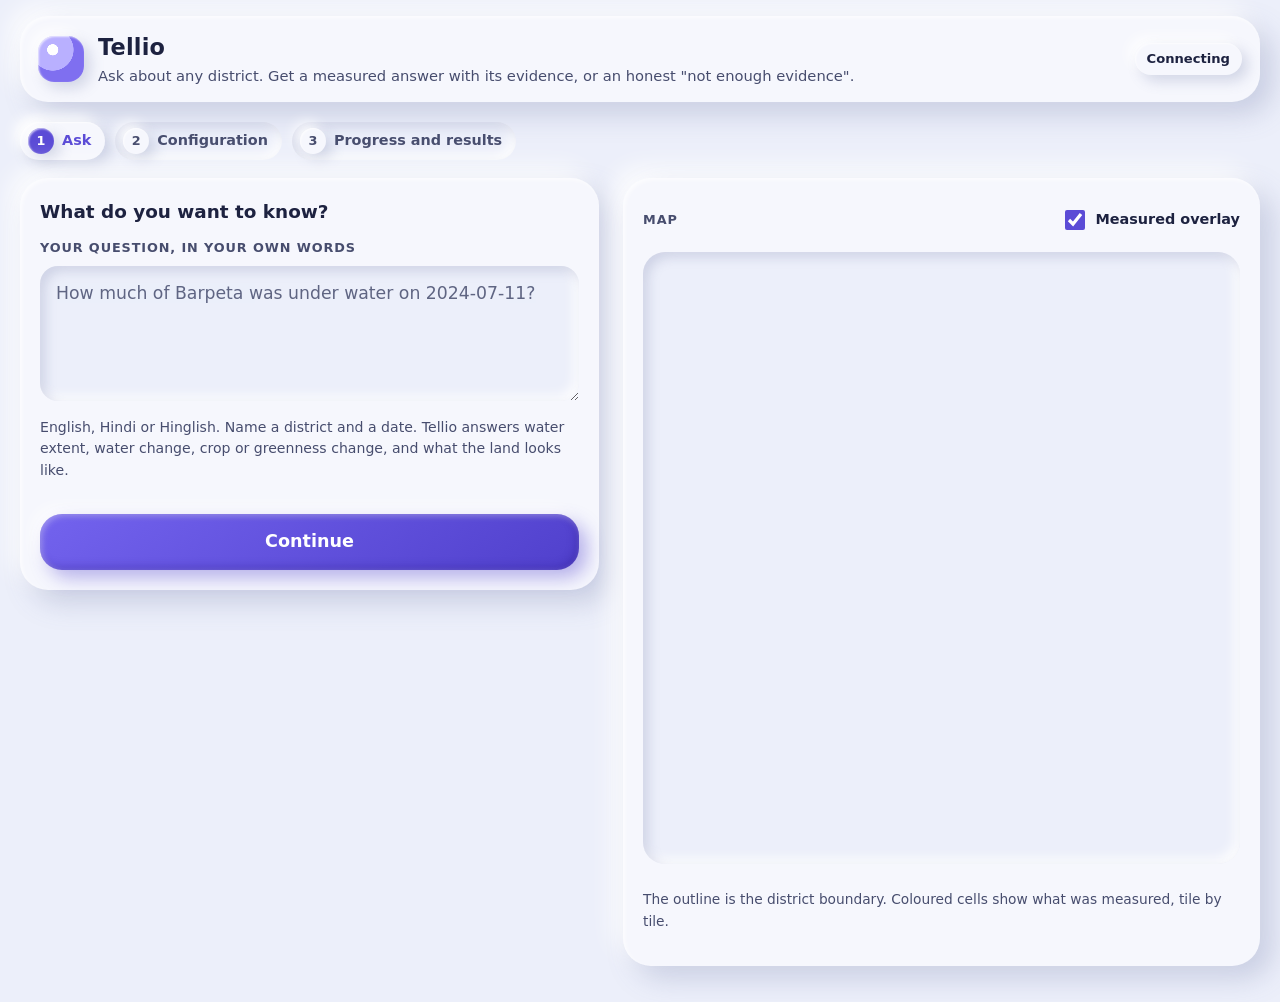
==== commit b77b7d1f: "Remove footer from frontend Co-Authored-By: Claude Sonnet 5.5 <noreply@anthropic.com>" ====
--- a/frontend/index.html
+++ b/frontend/index.html
@@ -153,7 +153,6 @@
     </section>
   </main>
 
-  <footer class="muted foot">Tellio by Team Stardust, SIH 2026 (SIH26167). Data: Copernicus Sentinel-1 and Sentinel-2 via public STAC catalogues. District boundaries: geoBoundaries (ODbL).</footer>
   <script src="vendor/leaflet/leaflet.js"></script>
   <script src="app.js?v=4"></script>
 </body>
